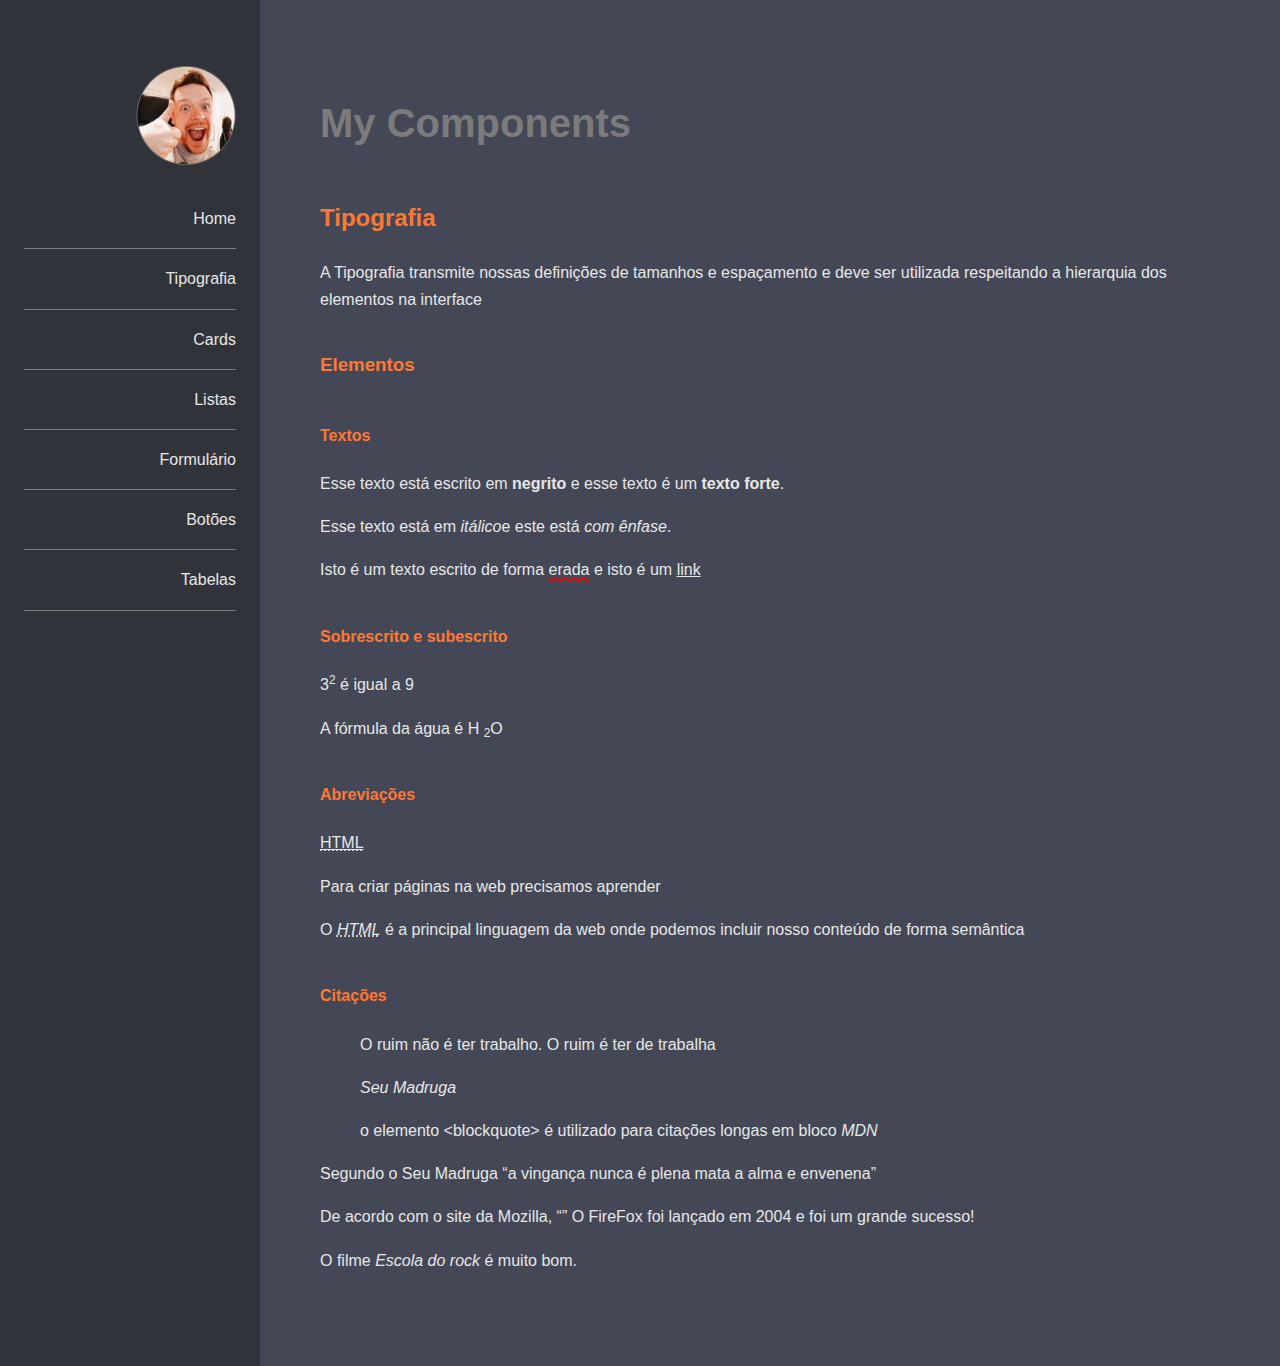
==== tipografia.html @ 5b3a20ef "feat(html): inicio da pagina de tipografia e aplicando semântica" ====
<!DOCTYPE html>
<html lang="pt-br">

<head>
    <meta charset="UTF-8">

    <title>Projeto - My Components</title>

    <link rel="stylesheet" href="css/normalize.css">
    <link rel="stylesheet" href="css/style.css">
</head>

<body>
    <header class="main-header">
        <nav class="main-nav">
            <a href="#">
                <img src="imagens/perfil.png" alt="imagem de perfil" class="perfil-img">
            </a>

            <ul>
                <li><a href="index.html">Home</a></li>
                <li><a href="tipografia.html">Tipografia</a></li>
                <li><a href="cards.html">Cards</a></li>
                <li><a href="listas.html">Listas</a></li>
                <li><a href="formulario.html">Formulário</a></li>
                <li><a href="botoes.html">Botões</a></li>
                <li><a href="tabelas.html">Tabelas</a></li>
            </ul>
        </nav>
    </header>

    <main class="main-container">
        <h1>My Components</h1>

        <article class="highlight">
            <h2>Tipografia</h2>
            <p>A Tipografia transmite nossas definições de tamanhos e espaçamento e deve ser utilizada respeitando a
                hierarquia dos elementos na interface</p>
        </article>

        <section>
            <h3>Elementos</h3>

            <article>
                <h4>Textos</h4>

                <p>Esse texto está escrito em <b>negrito</b> e esse texto é um <strong>texto forte</strong>.</p>

                <p>Esse texto está em <i>itálico</i>e este está <em>com ênfase</em>.</p>

                <p>Isto é um texto escrito de forma <u class="underline">erada</u> e isto é um <a href="#">link</a></p>

            </article>

            <article>
                <h4>Sobrescrito e subescrito</h4>
                <p>3<sup>2</sup> é igual a 9</p>
                <p>A fórmula da água é H <sub>2</sub>O</p>
            </article>

            <article>
                <h4>Abreviações</h4>
                <a href="#html"><abbr title="HyperText Markup Language">HTML</abbr></a>
                <p>Para criar páginas na web precisamos aprender</p>
                <p>O <dfn id="html"><abbr title="HyperText Markup Language">HTML</abbr></dfn> é a principal linguagem da web onde podemos incluir nosso conteúdo de forma semântica</p>
            </article>

            <article>
                <h4>Citações</h4>
                <blockquote>
                <p>O ruim não é ter trabalho. O ruim é ter de trabalha</p>
                <cite>Seu Madruga</cite>
                </blockquote>

                <blockquote cite="https://developer.mozilla.org/pt-BR/docs/Web/HTML/Element/blockquote">
                    o elemento &lt;blockquote&gt; é utilizado para citações longas em bloco
                    <cite>MDN</cite>
                </blockquote>
                <p>Segundo o Seu Madruga <q>a vingança nunca é plena mata a alma e envenena</q></p>

                <p>De acordo com o site da Mozilla, 
                    <q cite="https://developer.mozilla.org/en-US/docs/Web/HTML/Element/q"></q>
                    O FireFox foi lançado em 2004 e foi um grande sucesso!
                </p>

                <p>O filme <cite>Escola do rock</cite> é muito bom.</p>
            </article>
        </section>
    </main>

</body>

</html>
---- css/style.css ----
:root {
    --primary-color: #FF7833;
    --secondeary-color: #31333b;
    --secondeary-color-light: #444856;    
}

html {
    font-size: 62.5%;
}

h1 {
    font-size: 4rem;
    color: #7b7b7b;
    margin-top: 2.4rem;
    margin-bottom: 3rem;
}

h2 {
    margin-top: 1rem;
}

h2,h3,h4,h5,h6 {
    color: var(--primary-color);
}

article {
    padding-top: 1px;
    padding-bottom: 1px;
}


.underline {
    text-decoration: underline wavy red;
}

body {
    display: flex;
    margin: 0;
    color: #e7e7e7;
    background-color: #ccc;
    min-height: 100vh;
    line-height: 1.7;
    font-family: 'Lucida Sans', 'Lucida Sans Regular', 'Lucida Grande', 'Lucida Sans Unicode', Geneva, Verdana, sans-serif;
}

.main-header, .main-container {
    font-size: 1.6rem;
}


.main-header {
    flex: 0 0 26rem;
    background-color: var(--secondeary-color);
}

.main-container {
    background-color: var(--secondeary-color-light);
    flex: 1 0 0;
    padding: 6.5rem 6rem 7.5rem;
}

a {
    color: inherit;
}

.perfil-img {
    max-width: 10rem;
}

/* Menu de navegação <ul>*/

.main-nav {
    text-align: right;
    padding: 6.5rem 2.4rem 2.4rem;
}


.main-nav ul {
    padding: 0;
    list-style: none;
}

.main-nav ul a {
    display: block;
    text-decoration: none;
    padding: 1.2rem 0;
    text-decoration: none;
    background-color: transparent;
    transition: padding-right 0.2s, background-color 0.4s;
}

.main-nav ul a:hover {
    background-color: var(--secondeary-color-light);
    padding-right: 1rem;
}

.main-nav li {
    border-bottom: 1px solid #7b7b7b;
    padding: .4rem 0;
}
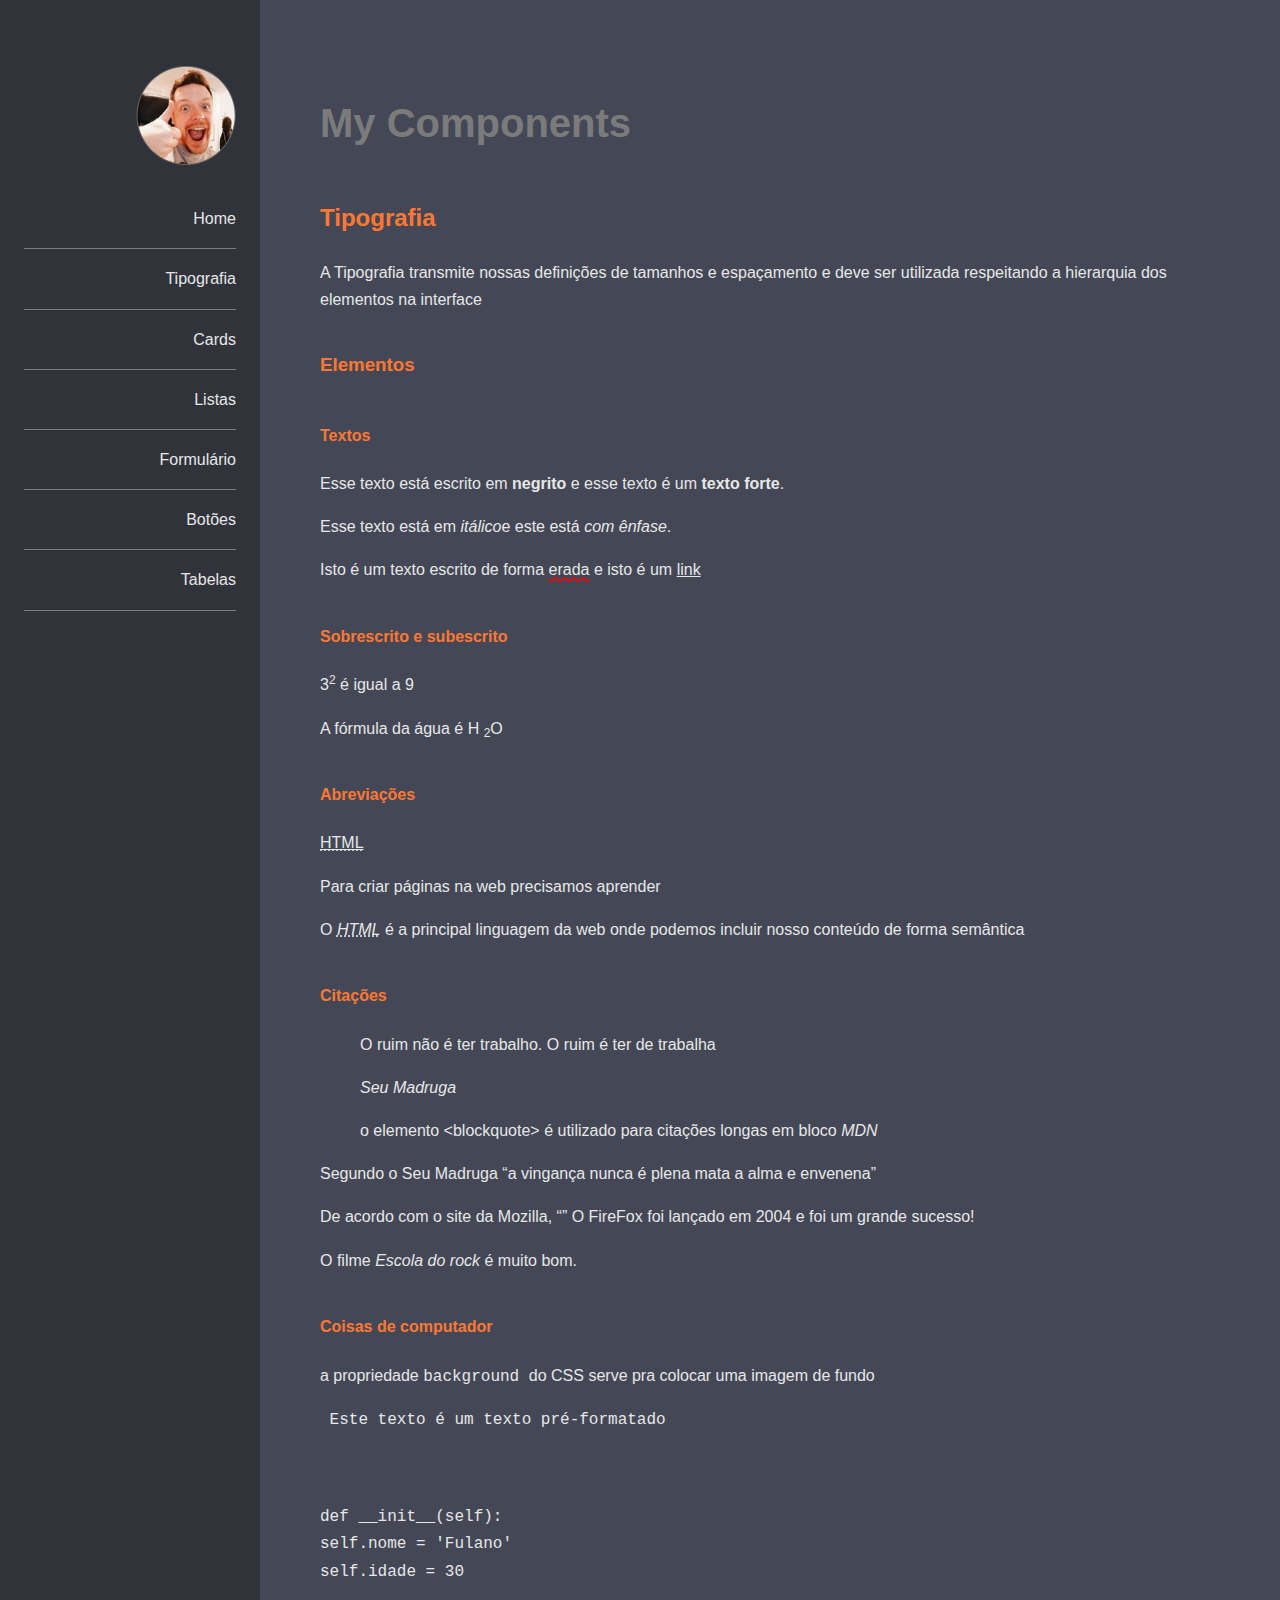
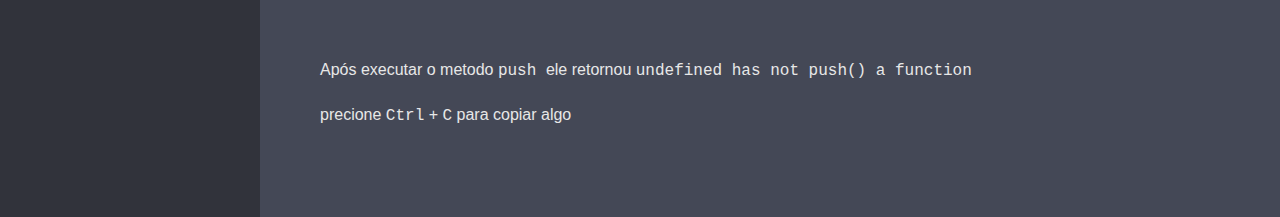
==== commit 01951afc: "feat(html): finalizando a semantica da pagina e utilizando tags novas" ====
--- a/tipografia.html
+++ b/tipografia.html
@@ -85,6 +85,26 @@
 
                 <p>O filme <cite>Escola do rock</cite> é muito bom.</p>
             </article>
+
+            <article>
+                <h4>Coisas de computador</h4>
+                <p>a propriedade <code> background </code>do CSS serve pra colocar uma imagem de fundo</p>
+
+                <pre>
+ Este texto é um texto pré-formatado
+                </pre>
+
+                <pre>
+                    <code>
+def __init__(self):
+self.nome = 'Fulano'
+self.idade = 30
+                    </code>
+                </pre>
+
+                <p>Após executar o metodo <code> push </code>ele retornou <samp lang="en-US">undefined has not push() a function</samp></p>
+                <p>precione <kbd>Ctrl</kbd> + <kbd>C</kbd> para copiar algo</p>
+            </article>
         </section>
     </main>
 
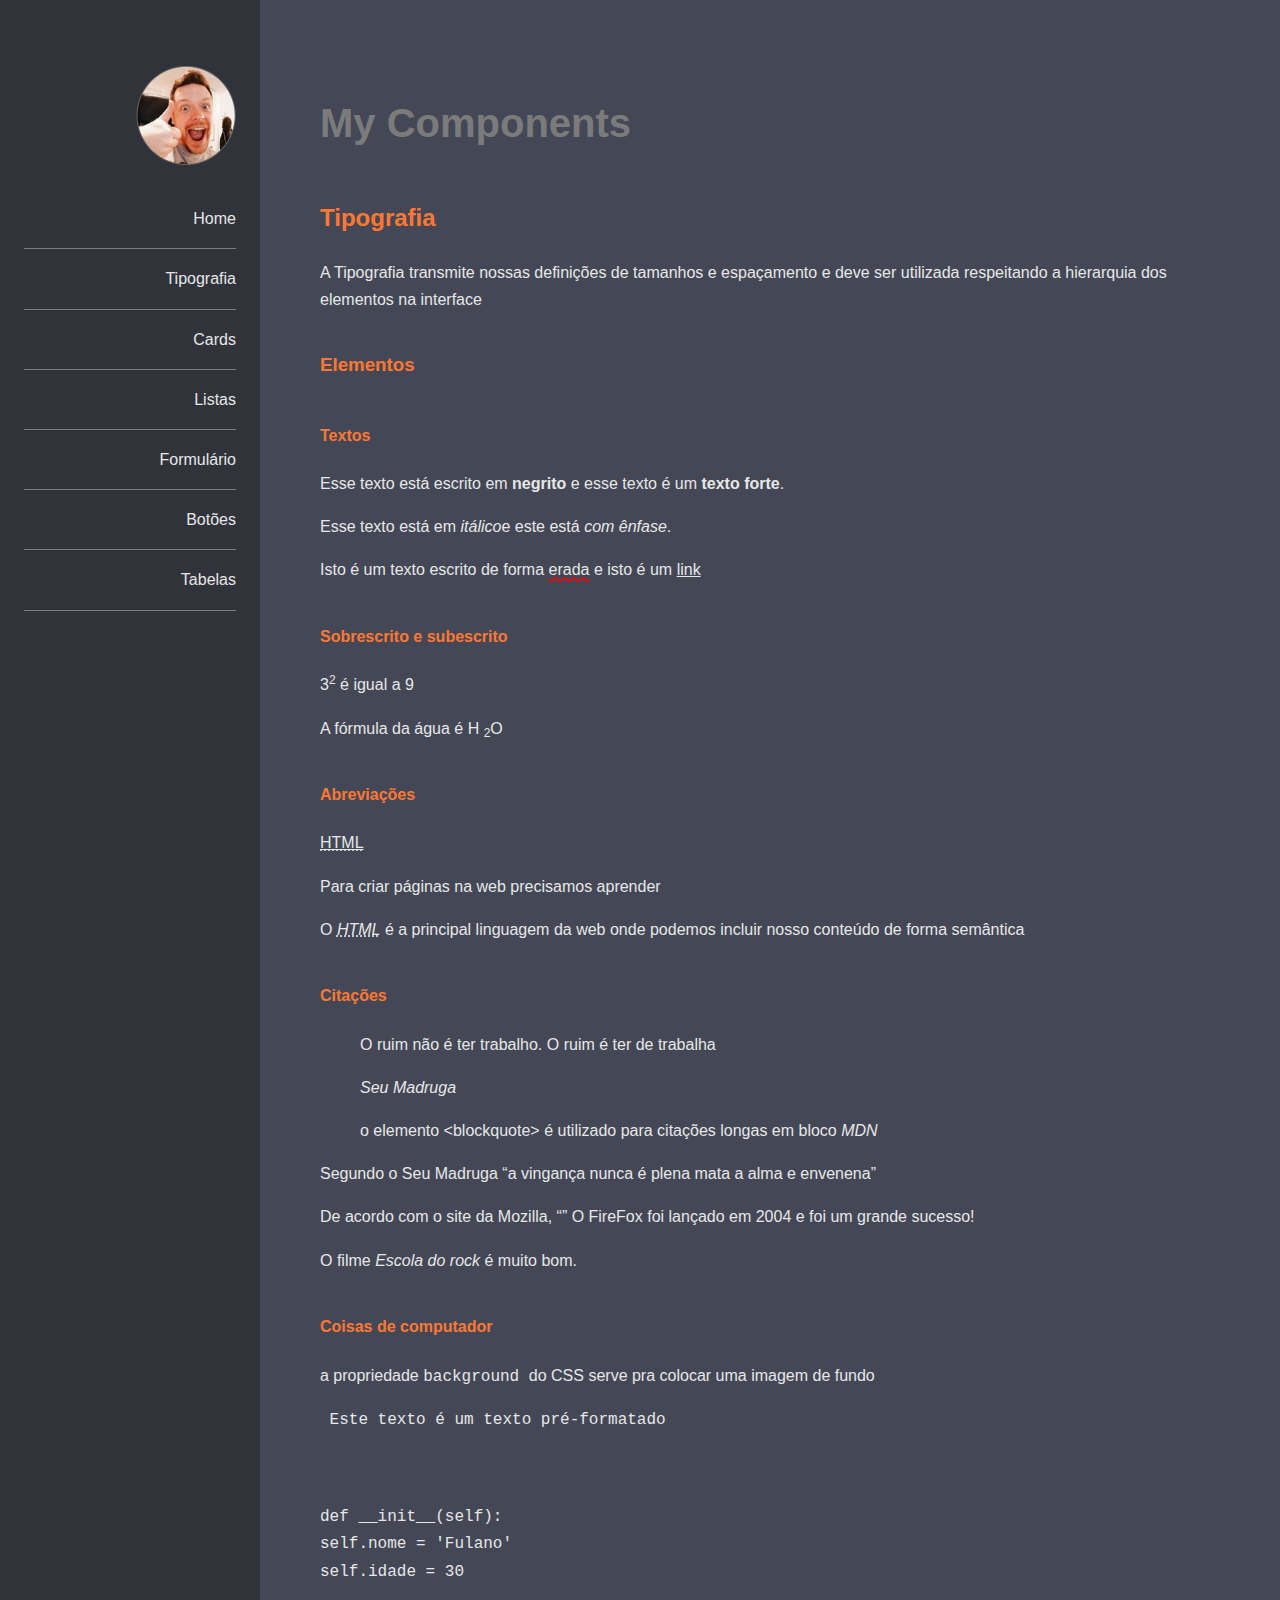
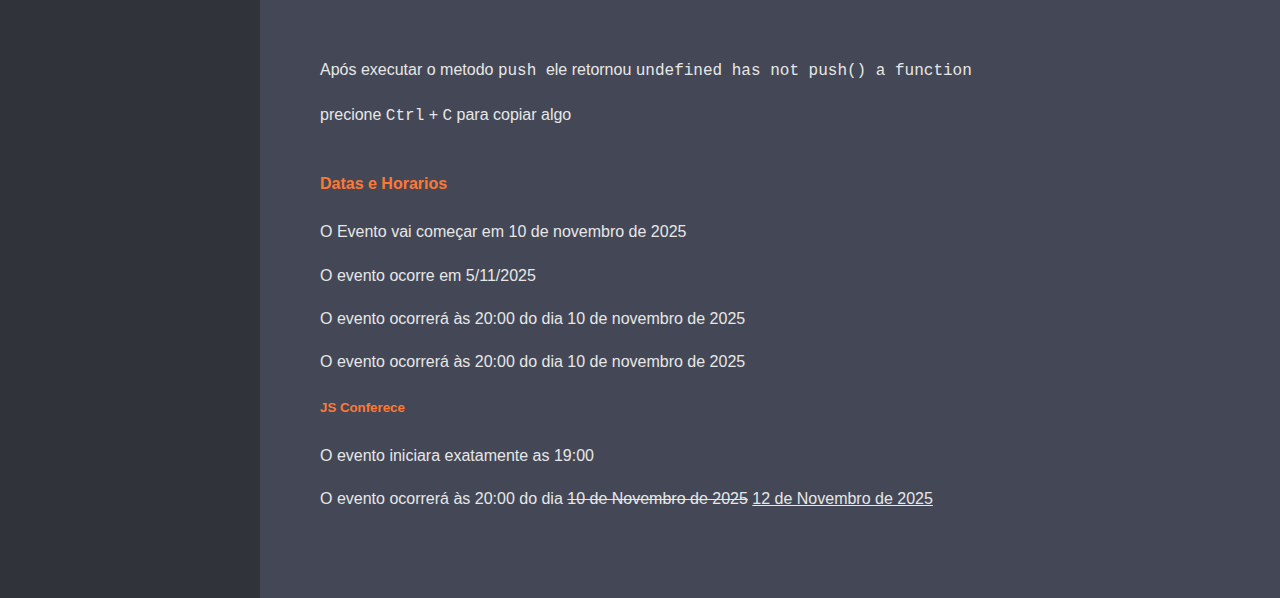
==== commit 86afa1e0: "fix(html): introduzindo o conteúdo restante da pagina" ====
--- a/tipografia.html
+++ b/tipografia.html
@@ -105,6 +105,18 @@
                 <p>Após executar o metodo <code> push </code>ele retornou <samp lang="en-US">undefined has not push() a function</samp></p>
                 <p>precione <kbd>Ctrl</kbd> + <kbd>C</kbd> para copiar algo</p>
             </article>
+            <article>
+                <h4>Datas e Horarios</h4>
+
+                <p>O Evento vai começar em <time datetime="2025-11-10">10 de novembro de 2025</time></p>
+                <p>O evento ocorre em <time datetime="2025-11-5"> 5/11/2025</time></p>
+                <p>O evento ocorrerá  às <time datetime="2025-11-10T20:00:00">20:00 do dia 10 de novembro de 2025</time></p>
+                <p>O evento ocorrerá  às <time datetime="2025-11-10T20:00:00-03:00">20:00 do dia 10 de novembro de 2025</time></p>
+
+                <h5 lang="en-US">JS Conferece</h5>
+                <p>O evento iniciara exatamente as <time datetime="19:00">19:00</time></p>
+                <p>O evento ocorrerá às 20:00 do dia <del datetime="2025-11-05">10 de Novembro de 2025</del> <ins><time datetime="2025-11-12T20:00:00">12 de Novembro de 2025</time></ins></p>
+            </article>
         </section>
     </main>
 
